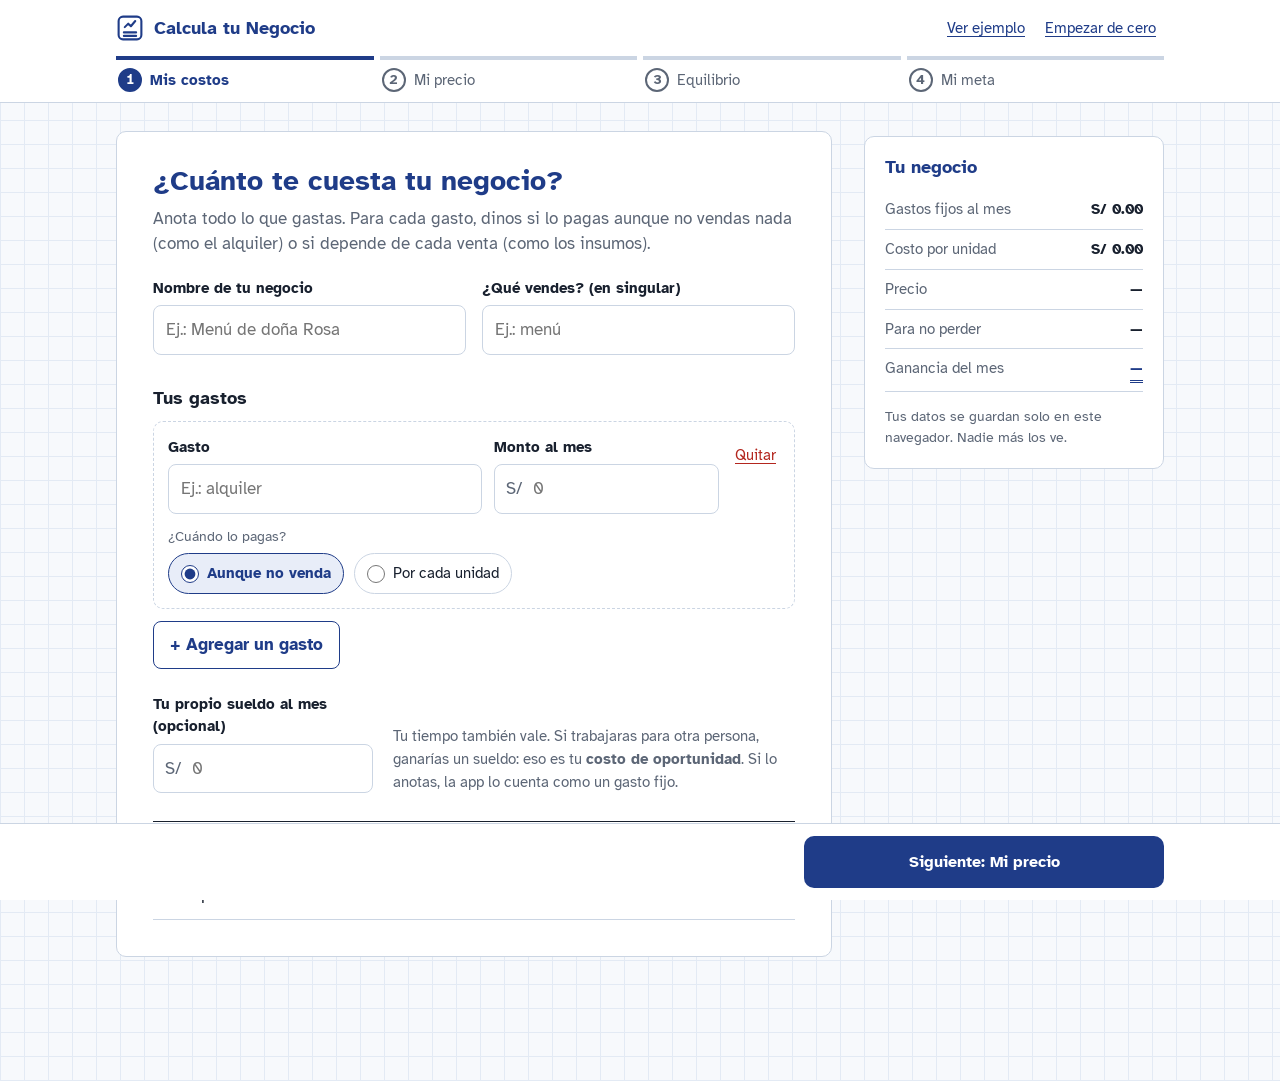
==== index.html @ 46ee58fc "Add files via upload" ====
<!doctype html>
<html lang="es-PE">
<head>
  <meta charset="utf-8">
  <meta name="viewport" content="width=device-width, initial-scale=1">
  <title>Calcula tu Negocio</title>
  <meta name="description" content="Calcula tus costos, tu precio, tu punto de equilibrio y tu meta de ahorro.">
  <link rel="preconnect" href="https://fonts.googleapis.com">
  <link rel="preconnect" href="https://fonts.gstatic.com" crossorigin>
  <link href="https://fonts.googleapis.com/css2?family=Atkinson+Hyperlegible:wght@400;700&display=swap" rel="stylesheet">
  <link rel="stylesheet" href="styles.css">
</head>
<body>
  <header class="top">
    <div class="top-inner">
      <div class="brand">
        <svg class="brand-mark" viewBox="0 0 32 32" aria-hidden="true">
          <rect x="3" y="3" width="26" height="26" rx="5" fill="none" stroke="currentColor" stroke-width="2.4"/>
          <path d="M9 21h14M9 25h14" stroke="currentColor" stroke-width="2.4" stroke-linecap="round"/>
          <path d="M10 15l4-4 3 3 5-6" fill="none" stroke="currentColor" stroke-width="2.4" stroke-linecap="round" stroke-linejoin="round"/>
        </svg>
        <span>Calcula tu Negocio</span>
      </div>
      <div class="top-actions">
        <button type="button" class="link-btn" id="btn-ejemplo">Ver ejemplo</button>
        <button type="button" class="link-btn" id="btn-reiniciar">Empezar de cero</button>
      </div>
    </div>
    <nav class="steps" aria-label="Pasos">
      <ol>
        <li><button type="button" data-go="1"><span class="n">1</span><span class="t">Mis costos</span></button></li>
        <li><button type="button" data-go="2"><span class="n">2</span><span class="t">Mi precio</span></button></li>
        <li><button type="button" data-go="3"><span class="n">3</span><span class="t">Equilibrio</span></button></li>
        <li><button type="button" data-go="4"><span class="n">4</span><span class="t">Mi meta</span></button></li>
      </ol>
    </nav>
  </header>

  <main class="layout">
    <div class="pages">

      <!-- PASO 1 -->
      <section class="page" data-step="1" aria-labelledby="h1">
        <h1 id="h1">¿Cuánto te cuesta tu negocio?</h1>
        <p class="lead">Anota todo lo que gastas. Para cada gasto, dinos si lo pagas aunque no vendas nada (como el alquiler) o si depende de cada venta (como los insumos).</p>

        <div class="row-2">
          <label class="field">
            <span>Nombre de tu negocio</span>
            <input type="text" id="negocio" placeholder="Ej.: Menú de doña Rosa" autocomplete="off">
          </label>
          <label class="field">
            <span>¿Qué vendes? (en singular)</span>
            <input type="text" id="unidad" placeholder="Ej.: menú" autocomplete="off">
          </label>
        </div>

        <h2>Tus gastos</h2>
        <div id="gastos" class="gastos"></div>
        <button type="button" class="ghost-btn" id="btn-add">+ Agregar un gasto</button>

        <div class="sueldo">
          <label class="field">
            <span>Tu propio sueldo al mes (opcional)</span>
            <div class="money"><span>S/</span><input type="number" id="sueldo" min="0" step="any" inputmode="decimal" placeholder="0"></div>
          </label>
          <p class="hint">Tu tiempo también vale. Si trabajaras para otra persona, ganarías un sueldo: eso es tu <strong>costo de oportunidad</strong>. Si lo anotas, la app lo cuenta como un gasto fijo.</p>
        </div>

        <div class="ledger" aria-live="polite">
          <div class="ledger-row"><span>Gastos fijos al mes</span><strong id="r1-cf">S/ 0.00</strong></div>
          <div class="ledger-row"><span id="r1-cvu-label">Costo por cada unidad</span><strong id="r1-cvu">S/ 0.00</strong></div>
        </div>
      </section>

      <!-- PASO 2 -->
      <section class="page" data-step="2" aria-labelledby="h2" hidden>
        <h1 id="h2">¿Tu precio te deja ganancia?</h1>
        <p class="lead">Escribe a cuánto vendes y cuánto vendes normalmente.</p>

        <div class="row-3">
          <label class="field">
            <span id="lbl-precio">Precio de venta</span>
            <div class="money"><span>S/</span><input type="number" id="precio" min="0" step="any" inputmode="decimal" placeholder="0"></div>
          </label>
          <label class="field">
            <span>Ventas por día</span>
            <input type="number" id="ventasDia" min="0" step="any" inputmode="decimal" placeholder="0">
          </label>
          <label class="field">
            <span>Días que trabajas al mes</span>
            <input type="number" id="dias" min="1" max="31" step="1" inputmode="numeric" placeholder="25">
          </label>
        </div>

        <div class="semaforo" id="semaforo" data-estado="vacio">
          <div class="luces" aria-hidden="true"><i class="r"></i><i class="a"></i><i class="v"></i></div>
          <div>
            <p class="sem-titulo" id="sem-titulo">Completa tus datos</p>
            <p class="sem-texto" id="sem-texto">Con tu precio y tus ventas te diremos si tu negocio gana o pierde.</p>
          </div>
        </div>

        <div class="ledger">
          <div class="ledger-row"><span id="r2-margen-l">Te deja cada unidad</span><strong id="r2-margen">—</strong></div>
          <div class="ledger-row"><span>Costo promedio de cada unidad</span><strong id="r2-cme">—</strong></div>
          <div class="ledger-row"><span>Unidades que vendes al mes</span><strong id="r2-q">—</strong></div>
        </div>
        <details class="explica">
          <summary>¿Qué significa esto?</summary>
          <p><strong>Lo que te deja cada unidad</strong> es tu precio menos lo que te cuesta hacerla. Con ese dinero pagas tus gastos fijos. En economía se llama <em>margen de contribución</em>.</p>
          <p><strong>El costo promedio</strong> suma todos tus gastos del mes y los divide entre lo que vendes. Si tu precio está por encima, ganas.</p>
        </details>
      </section>

      <!-- PASO 3 -->
      <section class="page" data-step="3" aria-labelledby="h3" hidden>
        <h1 id="h3">¿Cuánto tienes que vender para no perder?</h1>

        <div class="total" id="eq-box">
          <p class="total-label">Para no perder, vende por lo menos</p>
          <p class="total-num"><span id="eq-dia">—</span></p>
          <p class="total-sub" id="eq-mes">Completa los pasos 1 y 2.</p>
        </div>

        <section class="plano" aria-labelledby="plano-titulo">
          <h2 id="plano-titulo">Lo que cobras y lo que gastas</h2>
          <p class="hint">Cada punto de la línea azul es lo que cobras según cuánto vendas; la gris, lo que gastas. Donde se cruzan no ganas ni pierdes. A la derecha de ese cruce ganas (zona verde) y a la izquierda pierdes (zona roja).</p>

          <div class="plano-bar">
            <div class="seg" role="group" aria-label="Ver las cantidades">
              <button type="button" data-u="dia" aria-pressed="true">Por día</button>
              <button type="button" data-u="mes" aria-pressed="false">Por mes</button>
            </div>
            <div class="zoom" role="group" aria-label="Zoom">
              <button type="button" id="z-in" aria-label="Acercar">+</button>
              <button type="button" id="z-out" aria-label="Alejar">−</button>
              <button type="button" id="z-fit">Ver todo</button>
            </div>
          </div>

          <div class="plano-lienzo">
            <canvas id="plano" tabindex="0" role="img" aria-label="Plano interactivo de ingresos y costos"></canvas>
          </div>
          <ul class="leyenda">
            <li><i class="l-ing"></i>Lo que cobras</li>
            <li><i class="l-cos"></i>Lo que gastas</li>
            <li><i class="l-fij"></i>Solo gastos fijos</li>
          </ul>
          <p class="plano-ayuda">Toca o pasa el mouse sobre el plano para leer los valores. Arrastra para moverte y haz zoom con la rueda del mouse, con dos dedos o con los botones. Con el teclado: flechas para mover el punto y + o − para el zoom.</p>

          <div class="lectura" id="lectura" aria-live="polite"></div>

          <h3 class="tv-titulo">Tabla de valores</h3>
          <p class="hint">Toca una fila para ubicarla en el plano.</p>
          <div class="tabla-scroll">
            <table class="tv" id="tv">
              <thead><tr><th scope="col" id="tv-q">Vendes</th><th scope="col">Cobras</th><th scope="col">Gastas</th><th scope="col">Ganas o pierdes</th></tr></thead>
              <tbody></tbody>
            </table>
          </div>
        </section>

        <div class="ledger">
          <div class="ledger-row"><span>Lo que cobras al mes</span><strong id="r3-it">—</strong></div>
          <div class="ledger-row"><span>Lo que gastas al mes</span><strong id="r3-ct">—</strong></div>
          <div class="ledger-row total-row"><span id="r3-b-l">Tu ganancia del mes</span><strong id="r3-b">—</strong></div>
        </div>

        <h2>¿Y si cambias tu precio?</h2>
        <p class="hint">Si subes tu precio, quizá algunos clientes dejen de comprar. Prueba cuánto ganarías.</p>
        <div class="sim">
          <label class="field">
            <span>Nuevo precio: <output id="sim-p-out">—</output></span>
            <input type="range" id="sim-p" min="0" max="100" step="0.5" value="0">
          </label>
          <label class="field">
            <span>Cambio en tus ventas: <output id="sim-d-out">0 %</output></span>
            <input type="range" id="sim-d" min="-50" max="50" step="1" value="0">
          </label>
          <div class="sim-result" id="sim-result" data-tono="neutro">
            <p id="sim-texto">Mueve las barras para comparar.</p>
          </div>
        </div>
      </section>

      <!-- PASO 4 -->
      <section class="page" data-step="4" aria-labelledby="h4" hidden>
        <h1 id="h4">¿Qué quieres comprar para tu negocio?</h1>
        <p class="lead">Con tu ganancia puedes juntar dinero para algo que haga crecer tu negocio: una cocina, una vitrina, una moto para delivery. Aquí calculas cuánto separar cada mes para comprarlo a tiempo.</p>

        <h2>1. Tu meta</h2>
        <div class="row-3">
          <label class="field">
            <span>Quiero comprar</span>
            <input type="text" id="metaNombre" placeholder="Ej.: una cocina industrial" autocomplete="off">
          </label>
          <label class="field">
            <span>Cuesta</span>
            <div class="money"><span>S/</span><input type="number" id="metaMonto" min="0" step="any" inputmode="decimal" placeholder="0"></div>
          </label>
          <label class="field">
            <span>¿En cuántos meses?</span>
            <input type="number" id="metaMeses" min="1" max="120" step="1" inputmode="numeric" placeholder="12">
          </label>
        </div>
        <p class="hint">Mientras más meses te des, menos tienes que separar cada mes.</p>

        <h2>2. ¿Dónde vas a guardar tu ahorro?</h2>
        <p class="hint">El lugar importa: un banco o una caja te pagan por guardar tu dinero, y ese pago se llama <strong>interés</strong>. Elige una opción; si ya sabes la tasa de tu cuenta, escríbela en «Otra».</p>
        <div class="lugares" role="radiogroup" aria-label="Dónde guardas tu ahorro">
          <label class="lugar"><input type="radio" name="lugar" value="casa">
            <span class="l-nom">En casa o en una alcancía</span>
            <span class="l-tasa">0 % al año</span>
            <span class="l-nota">Tu dinero no crece.</span>
          </label>
          <label class="lugar"><input type="radio" name="lugar" value="banco">
            <span class="l-nom">Cuenta de ahorros en un banco grande</span>
            <span class="l-tasa">1 % al año</span>
            <span class="l-nota">Suelen pagar entre 0.5 % y 2 %.</span>
          </label>
          <label class="lugar"><input type="radio" name="lugar" value="caja">
            <span class="l-nom">Cuenta de ahorros en una caja municipal</span>
            <span class="l-tasa">4 % al año</span>
            <span class="l-nota">Suelen pagar entre 2 % y 5 %.</span>
          </label>
          <label class="lugar"><input type="radio" name="lugar" value="otra">
            <span class="l-nom">Otra tasa</span>
            <span class="l-tasa l-otra"><input type="number" id="metaTasa" min="0" max="30" step="any" inputmode="decimal" placeholder="0" aria-label="Tasa anual en porcentaje"> % al año</span>
            <span class="l-nota">La que te informe tu banco o caja.</span>
          </label>
        </div>

        <details class="explica" open>
          <summary>¿Qué es la tasa de interés de mi ahorro?</summary>
          <p>Es lo que el banco o la caja te paga <strong>cada año</strong> por guardar tu dinero. Por ejemplo, si dejas S/ 100 durante un año al 4 %, terminas con S/ 104: esos S/ 4 son tus intereses.</p>
          <p>En la página web o en la oficina de la entidad aparece como <strong>TREA</strong> (tasa de rendimiento efectivo anual). Ese es el número que debes poner aquí.</p>
          <p>La app reparte esa tasa en meses. Cada mes tus intereses se suman a tu ahorro, y el mes siguiente también ganan intereses. Eso es el <strong>interés compuesto</strong>.</p>
          <p>Guarda tu dinero solo en entidades supervisadas por la SBS: ahí tus ahorros están protegidos por el Fondo de Seguro de Depósitos (hasta S/ 117,200 por persona en cada entidad entre marzo y mayo de 2026; el monto se actualiza cada trimestre).</p>
          <p class="fuente">Tasas de referencia de 2026. Revisa siempre la tasa vigente de tu entidad, porque cambia cada mes.</p>
        </details>

        <h2>3. Tu plan de ahorro</h2>
        <div class="total" id="meta-box">
          <p class="total-label">Separa cada mes</p>
          <p class="total-num"><span id="meta-a">—</span></p>
          <p class="total-sub" id="meta-sub">Completa tu meta.</p>
        </div>

        <div class="barra-meta" id="barra-meta" hidden>
          <div class="bm-track"><div class="bm-tu" id="bm-tu"></div><div class="bm-int" id="bm-int"></div></div>
          <div class="bm-leyenda"><span><i class="bm-c-tu"></i>Lo que pones tú: <strong id="r4-aporte">—</strong></span><span><i class="bm-c-int"></i>Lo que ponen los intereses: <strong id="r4-int">—</strong></span></div>
        </div>

        <div class="ledger">
          <div class="ledger-row"><span>Parte de tu ganancia mensual</span><strong id="r4-pct">—</strong></div>
        </div>
        <p class="hint" id="meta-consejo"></p>

        <h3 class="tv-titulo">¿Cuánto cambia según dónde ahorres?</h3>
        <div class="tabla-scroll">
          <table class="tv" id="comp">
            <thead><tr><th scope="col">Dónde guardas</th><th scope="col">Separas al mes</th><th scope="col">Intereses ganados</th></tr></thead>
            <tbody></tbody>
          </table>
        </div>
        <p class="hint" id="comp-nota"></p>

        <details class="explica">
          <summary>Ver mi ahorro mes por mes</summary>
          <div class="tabla-scroll">
            <table class="tv" id="crono">
              <thead><tr><th scope="col">Mes</th><th scope="col">Depositas</th><th scope="col">Intereses del mes</th><th scope="col">Ahorro acumulado</th></tr></thead>
              <tbody></tbody>
            </table>
          </div>
        </details>
      </section>
    </div>

    <aside class="resumen" aria-label="Resumen de tu negocio">
      <h2 id="res-nombre">Tu negocio</h2>
      <dl>
        <div><dt>Gastos fijos al mes</dt><dd id="s-cf">—</dd></div>
        <div><dt>Costo por unidad</dt><dd id="s-cvu">—</dd></div>
        <div><dt>Precio</dt><dd id="s-p">—</dd></div>
        <div><dt>Para no perder</dt><dd id="s-eq">—</dd></div>
        <div class="s-total"><dt>Ganancia del mes</dt><dd id="s-b">—</dd></div>
      </dl>
      <p class="hint">Tus datos se guardan solo en este navegador. Nadie más los ve.</p>
    </aside>
  </main>

  <footer class="bottom">
    <div class="bottom-inner">
      <button type="button" class="nav-btn back" id="btn-back">Atrás</button>
      <button type="button" class="nav-btn next" id="btn-next">Siguiente: Mi precio</button>
    </div>
  </footer>

  <template id="tpl-gasto">
    <div class="gasto">
      <label class="field g-nombre">
        <span>Gasto</span>
        <input type="text" class="g-n" placeholder="Ej.: alquiler" autocomplete="off">
      </label>
      <label class="field g-monto">
        <span class="g-monto-l">Monto al mes</span>
        <div class="money"><span>S/</span><input type="number" class="g-m" min="0" step="any" inputmode="decimal" placeholder="0"></div>
      </label>
      <fieldset class="g-tipo">
        <legend>¿Cuándo lo pagas?</legend>
        <label><input type="radio" value="fijo" checked> Aunque no venda</label>
        <label><input type="radio" value="variable"> <span class="g-por">Por cada unidad</span></label>
      </fieldset>
      <button type="button" class="g-del" aria-label="Quitar este gasto">Quitar</button>
    </div>
  </template>

  <script src="app.js"></script>
</body>
</html>
---- styles.css ----
/* Calcula tu Negocio
   Idea visual: el cuaderno cuadriculado de cuentas, escrito con lapicero azul.
   Los totales llevan doble subrayado, como en contabilidad. */

:root {
  --papel: #F7F9FC;
  --cuadro: #E3EAF4;
  --tinta: #1F3C88;
  --tinta-suave: #E8EDF8;
  --texto: #18202E;
  --gris: #5C6676;
  --linea: #CBD5E3;
  --rojo: #B3261E;
  --rojo-suave: #FBE9E7;
  --ambar: #9A6400;
  --ambar-luz: #F2B51C;
  --ambar-suave: #FFF4D6;
  --verde: #2F7D32;
  --verde-suave: #E6F3E6;
  --blanco: #FFFFFF;
  --radio: 10px;
  --font: "Atkinson Hyperlegible", system-ui, -apple-system, "Segoe UI", Roboto, sans-serif;
}

* { box-sizing: border-box; }

html { -webkit-text-size-adjust: 100%; }

body {
  margin: 0;
  font-family: var(--font);
  font-size: 17px;
  line-height: 1.5;
  color: var(--texto);
  background-color: var(--papel);
  background-image:
    linear-gradient(var(--cuadro) 1px, transparent 1px),
    linear-gradient(90deg, var(--cuadro) 1px, transparent 1px);
  background-size: 24px 24px;
  font-variant-numeric: tabular-nums;
  padding-bottom: 96px;
}

h1, h2 { line-height: 1.2; margin: 0; }
h1 { font-size: 1.75rem; color: var(--tinta); margin-bottom: 0.5rem; }
h2 { font-size: 1.15rem; margin: 2rem 0 0.75rem; }
p { margin: 0 0 1rem; }
.lead { color: var(--gris); max-width: 62ch; }
.hint { color: var(--gris); font-size: 0.95rem; max-width: 62ch; }

button { font: inherit; cursor: pointer; }
:focus-visible { outline: 3px solid var(--tinta); outline-offset: 2px; border-radius: 4px; }

/* ---------- Cabecera ---------- */
.top {
  background: var(--blanco);
  border-bottom: 1px solid var(--linea);
  position: sticky;
  top: 0;
  z-index: 10;
}
.top-inner, .steps ol, .bottom-inner {
  max-width: 1080px;
  margin: 0 auto;
  padding: 0 16px;
}
.top-inner {
  display: flex;
  align-items: center;
  justify-content: space-between;
  gap: 12px;
  min-height: 56px;
}
.brand {
  display: flex;
  align-items: center;
  gap: 10px;
  font-weight: 700;
  font-size: 1.1rem;
  color: var(--tinta);
}
.brand-mark { width: 28px; height: 28px; color: var(--tinta); flex: none; }
.top-actions { display: flex; gap: 4px; flex-wrap: wrap; justify-content: flex-end; }
.link-btn {
  background: none;
  border: none;
  color: var(--tinta);
  text-decoration: underline;
  text-underline-offset: 3px;
  padding: 6px 8px;
  font-size: 0.95rem;
}

.steps ol {
  list-style: none;
  display: grid;
  grid-template-columns: repeat(4, 1fr);
  gap: 6px;
  padding-bottom: 10px;
  margin-top: 0;
  margin-bottom: 0;
}
.steps button {
  width: 100%;
  display: flex;
  align-items: center;
  gap: 8px;
  background: none;
  border: none;
  border-top: 4px solid var(--linea);
  padding: 8px 2px 0;
  color: var(--gris);
  text-align: left;
}
.steps .n {
  display: inline-grid;
  place-items: center;
  width: 24px; height: 24px;
  border-radius: 50%;
  border: 2px solid currentColor;
  font-size: 0.85rem;
  font-weight: 700;
  flex: none;
}
.steps .t { font-size: 0.92rem; }
.steps button.done { color: var(--tinta); border-top-color: var(--tinta); }
.steps button[aria-current="step"] { color: var(--tinta); border-top-color: var(--tinta); font-weight: 700; }
.steps button[aria-current="step"] .n { background: var(--tinta); color: var(--blanco); border-color: var(--tinta); }

/* ---------- Distribución ---------- */
.layout {
  max-width: 1080px;
  margin: 0 auto;
  padding: 28px 16px;
  display: grid;
  grid-template-columns: minmax(0, 1fr);
  gap: 32px;
}
@media (min-width: 900px) {
  .layout { grid-template-columns: minmax(0, 1fr) 300px; align-items: start; }
}

.page {
  background: var(--blanco);
  border: 1px solid var(--linea);
  border-radius: var(--radio);
  padding: 24px 20px 28px;
}
@media (min-width: 600px) { .page { padding: 32px 36px 36px; } }

/* ---------- Campos ---------- */
.field { display: flex; flex-direction: column; gap: 6px; min-width: 0; }
.field > span { font-size: 0.95rem; font-weight: 700; }
input[type="text"], input[type="number"] {
  font: inherit;
  font-size: 1.05rem;
  width: 100%;
  padding: 11px 12px;
  border: 1.5px solid var(--linea);
  border-radius: 8px;
  background: var(--blanco);
  color: var(--texto);
  min-height: 48px;
}
input:focus { border-color: var(--tinta); outline: none; box-shadow: 0 0 0 3px var(--tinta-suave); }
.money { position: relative; }
.money > span {
  position: absolute; left: 12px; top: 50%; transform: translateY(-50%);
  color: var(--gris); pointer-events: none;
}
.money input { padding-left: 38px; }

.row-2, .row-3 { display: grid; gap: 16px; grid-template-columns: 1fr; margin-top: 20px; }
@media (min-width: 600px) {
  .row-2 { grid-template-columns: 1fr 1fr; }
  .row-3 { grid-template-columns: 1fr 1fr 1fr; }
}

/* ---------- Gastos ---------- */
.gastos { display: flex; flex-direction: column; gap: 12px; }
.gasto {
  display: grid;
  grid-template-columns: 1fr 1fr;
  gap: 12px;
  padding: 14px;
  border: 1.5px dashed var(--linea);
  border-radius: var(--radio);
}
.g-nombre { grid-column: 1 / -1; }
.g-monto { grid-column: 1 / -1; }
.g-tipo { grid-column: 1 / -1; }
@media (min-width: 600px) {
  .gasto { grid-template-columns: 1.4fr 1fr auto; align-items: end; }
  .g-nombre { grid-column: 1; }
  .g-monto { grid-column: 2; }
  .g-del { grid-column: 3; grid-row: 1; }
  .g-tipo { grid-column: 1 / -1; }
}
.g-tipo { border: none; margin: 0; padding: 0; display: flex; flex-wrap: wrap; gap: 8px 10px; align-items: center; }
.g-tipo legend { font-size: 0.9rem; color: var(--gris); padding: 0; margin-bottom: 6px; width: 100%; }
.g-tipo label {
  display: inline-flex; align-items: center; gap: 8px;
  padding: 8px 12px;
  border: 1.5px solid var(--linea);
  border-radius: 999px;
  font-size: 0.95rem;
  cursor: pointer;
  min-height: 40px;
}
.g-tipo input { accent-color: var(--tinta); width: 18px; height: 18px; margin: 0; }
.g-tipo label:has(input:checked) { border-color: var(--tinta); background: var(--tinta-suave); color: var(--tinta); font-weight: 700; }
.g-del {
  background: none; border: none; color: var(--rojo);
  text-decoration: underline; text-underline-offset: 3px;
  padding: 8px 4px; justify-self: end; align-self: start;
  font-size: 0.92rem;
}
.ghost-btn {
  margin-top: 12px;
  background: none;
  border: 1.5px solid var(--tinta);
  color: var(--tinta);
  border-radius: 8px;
  padding: 10px 16px;
  font-weight: 700;
  min-height: 44px;
}
.sueldo { margin-top: 24px; display: grid; gap: 8px; }
@media (min-width: 600px) { .sueldo { grid-template-columns: 220px 1fr; gap: 20px; align-items: end; } .sueldo .hint { margin: 0; } }

/* ---------- Cuaderno de resultados ---------- */
.ledger {
  margin-top: 28px;
  border-top: 1.5px solid var(--texto);
}
.ledger-row {
  display: flex; justify-content: space-between; align-items: baseline; gap: 16px;
  padding: 10px 0;
  border-bottom: 1px solid var(--linea);
}
.ledger-row strong { color: var(--tinta); font-size: 1.15rem; white-space: nowrap; }
.total-row strong {
  font-size: 1.35rem;
  border-bottom: 4px double var(--tinta);
  padding-bottom: 2px;
}
.total-row.neg strong { color: var(--rojo); border-bottom-color: var(--rojo); }

/* Lo memorable: el total escrito en tinta y con doble subrayado */
.total { margin: 24px 0 8px; }
.total-label { margin: 0; font-weight: 700; color: var(--gris); }
.total-num {
  margin: 4px 0 6px;
  font-size: clamp(2.4rem, 8vw, 3.6rem);
  font-weight: 700;
  color: var(--tinta);
  line-height: 1.1;
}
.total-num span {
  display: inline-block;
  border-bottom: 6px double var(--tinta);
  padding-bottom: 4px;
}
.total-sub { color: var(--gris); margin: 0; }
.total.neg .total-num { color: var(--rojo); }
.total.neg .total-num span { border-bottom-color: var(--rojo); }

/* ---------- Semáforo ---------- */
.semaforo {
  margin-top: 28px;
  display: flex; gap: 18px; align-items: center;
  padding: 18px;
  border-radius: var(--radio);
  border: 1.5px solid var(--linea);
  background: var(--papel);
}
.luces {
  display: flex; flex-direction: column; gap: 6px;
  padding: 8px 7px;
  background: var(--texto);
  border-radius: 14px;
  flex: none;
}
.luces i { display: block; width: 20px; height: 20px; border-radius: 50%; opacity: 0.22; }
.luces .r { background: #E5534B; }
.luces .a { background: var(--ambar-luz); }
.luces .v { background: #3FAE4A; }
.sem-titulo { font-weight: 700; font-size: 1.2rem; margin: 0 0 4px; }
.sem-texto { margin: 0; color: var(--texto); }
.semaforo[data-estado="rojo"] { background: var(--rojo-suave); border-color: var(--rojo); }
.semaforo[data-estado="rojo"] .r { opacity: 1; box-shadow: 0 0 10px #E5534B; }
.semaforo[data-estado="rojo"] .sem-titulo { color: var(--rojo); }
.semaforo[data-estado="amarillo"] { background: var(--ambar-suave); border-color: var(--ambar-luz); }
.semaforo[data-estado="amarillo"] .a { opacity: 1; box-shadow: 0 0 10px var(--ambar-luz); }
.semaforo[data-estado="amarillo"] .sem-titulo { color: var(--ambar); }
.semaforo[data-estado="verde"] { background: var(--verde-suave); border-color: var(--verde); }
.semaforo[data-estado="verde"] .v { opacity: 1; box-shadow: 0 0 10px #3FAE4A; }
.semaforo[data-estado="verde"] .sem-titulo { color: var(--verde); }

.explica { margin-top: 20px; color: var(--gris); }
.explica summary { cursor: pointer; color: var(--tinta); font-weight: 700; }
.explica p { margin: 10px 0 0; max-width: 62ch; }

/* ---------- Plano interactivo ---------- */
.plano { margin-top: 28px; }
.plano h2 { margin-top: 0; }
h3.tv-titulo { font-size: 1.05rem; margin: 24px 0 4px; }
.plano-bar { display: flex; justify-content: space-between; align-items: center; gap: 12px; flex-wrap: wrap; margin: 12px 0 10px; }
.seg, .zoom { display: inline-flex; border: 1.5px solid var(--linea); border-radius: 10px; overflow: hidden; background: var(--blanco); }
.seg button, .zoom button {
  border: none; background: none; min-height: 40px; min-width: 44px; padding: 0 14px;
  color: var(--texto); font-weight: 700; font-size: 0.95rem;
}
.seg button + button, .zoom button + button { border-left: 1.5px solid var(--linea); }
.seg button[aria-pressed="true"] { background: var(--tinta); color: var(--blanco); }
.zoom button { font-size: 1.1rem; }
.zoom #z-fit { font-size: 0.95rem; }
.plano-lienzo { border: 1.5px solid var(--linea); border-radius: var(--radio); overflow: hidden; background: var(--blanco); }
#plano { display: block; width: 100%; height: 380px; touch-action: none; cursor: crosshair; }
#plano.moviendo { cursor: grabbing; }
.leyenda { list-style: none; padding: 0; margin: 10px 0 0; display: flex; flex-wrap: wrap; gap: 6px 18px; font-size: 0.92rem; }
.leyenda li { display: inline-flex; align-items: center; gap: 8px; }
.leyenda i { display: inline-block; width: 26px; height: 0; border-top: 3px solid; }
.leyenda .l-ing { border-color: var(--tinta); }
.leyenda .l-cos { border-color: var(--gris); }
.leyenda .l-fij { border-top: 2px dashed var(--gris); }
.plano-ayuda { font-size: 0.88rem; color: var(--gris); margin: 8px 0 0; max-width: 70ch; }

.lectura { margin-top: 14px; padding: 14px 16px; border-radius: var(--radio); background: var(--papel); border: 1.5px solid var(--linea); min-height: 64px; }
.lectura:empty { display: none; }
.lec-q { margin: 0 0 8px; }
.lectura dl { margin: 0; display: grid; grid-template-columns: repeat(3, minmax(0, 1fr)); gap: 8px; }
.lectura dt { font-size: 0.85rem; color: var(--gris); }
.lectura dd { margin: 0; font-weight: 700; font-size: 1.1rem; }
.c-ing { color: var(--tinta); }
.c-cos { color: var(--gris); }
.c-gan { color: var(--verde); }
.c-per { color: var(--rojo); }

.tabla-scroll { overflow-x: auto; margin-top: 8px; border: 1.5px solid var(--linea); border-radius: var(--radio); }
table.tv { width: 100%; border-collapse: collapse; font-size: 0.95rem; background: var(--blanco); }
.tv th, .tv td { padding: 9px 12px; text-align: right; white-space: nowrap; border-bottom: 1px solid var(--linea); }
.tv thead th { background: var(--tinta-suave); color: var(--tinta); font-size: 0.88rem; position: sticky; top: 0; }
.tv th[scope="row"], .tv thead th:first-child { text-align: left; }
.tv tbody tr:last-child th, .tv tbody tr:last-child td { border-bottom: none; }
#tv tbody tr { cursor: pointer; }
#tv tbody tr:hover { background: var(--papel); }
.tv tr.marcada th { font-weight: 700; }
.tv tr.actual { background: var(--tinta-suave); }
.tv tr.actual:hover { background: var(--tinta-suave); }
.tv .nota { display: inline-block; margin-left: 6px; padding: 1px 8px; border-radius: 999px; background: var(--texto); color: var(--blanco); font-size: 0.75rem; font-weight: 700; vertical-align: 1px; }
#comp .nota, #crono .nota { background: var(--tinta-suave); color: var(--tinta); }

/* ---------- Meta: dónde ahorras ---------- */
.lugares { display: grid; gap: 10px; grid-template-columns: 1fr; margin-top: 4px; }
@media (min-width: 600px) { .lugares { grid-template-columns: 1fr 1fr; } }
.lugar {
  display: grid; grid-template-columns: auto 1fr; grid-template-areas: "rb nom" "rb tasa" "rb nota";
  column-gap: 12px; row-gap: 2px;
  padding: 14px; border: 1.5px solid var(--linea); border-radius: var(--radio); cursor: pointer; background: var(--blanco);
}
.lugar > input[type="radio"] { grid-area: rb; width: 20px; height: 20px; margin: 2px 0 0; accent-color: var(--tinta); }
.l-nom { grid-area: nom; font-weight: 700; }
.l-tasa { grid-area: tasa; color: var(--tinta); font-weight: 700; font-size: 1.15rem; display: inline-flex; align-items: center; gap: 6px; }
.l-nota { grid-area: nota; color: var(--gris); font-size: 0.9rem; }
.lugar:has(> input:checked) { border-color: var(--tinta); background: var(--tinta-suave); }
.l-otra input { width: 90px; min-height: 40px; padding: 6px 10px; }
.fuente { font-size: 0.85rem; }

.barra-meta { margin: 18px 0 0; }
.bm-track { display: flex; height: 22px; border-radius: 6px; overflow: hidden; background: var(--cuadro); }
.bm-tu { background: var(--tinta); }
.bm-int { background: var(--verde); }
.bm-leyenda { display: flex; flex-wrap: wrap; gap: 6px 20px; margin-top: 8px; font-size: 0.95rem; }
.bm-leyenda i { display: inline-block; width: 12px; height: 12px; border-radius: 3px; margin-right: 6px; vertical-align: -1px; }
.bm-c-tu { background: var(--tinta); }
.bm-c-int { background: var(--verde); }

/* ---------- Simulador ---------- */
.sim { display: grid; gap: 18px; }
input[type="range"] { width: 100%; accent-color: var(--tinta); height: 32px; }
output { color: var(--tinta); font-weight: 700; }
.sim-result {
  border-radius: var(--radio);
  padding: 14px 16px;
  border: 1.5px solid var(--linea);
  background: var(--papel);
}
.sim-result p { margin: 0; }
.sim-result p + p { margin-top: 6px; color: var(--gris); font-size: 0.95rem; }
.sim-result[data-tono="mejor"] { border-color: var(--verde); background: var(--verde-suave); }
.sim-result[data-tono="peor"] { border-color: var(--rojo); background: var(--rojo-suave); }

/* ---------- Resumen lateral ---------- */
.resumen {
  background: var(--blanco);
  border: 1px solid var(--linea);
  border-radius: var(--radio);
  padding: 20px;
}
@media (min-width: 900px) { .resumen { position: sticky; top: 136px; } }
.resumen h2 { margin: 0 0 12px; color: var(--tinta); font-size: 1.1rem; }
.resumen dl { margin: 0 0 14px; }
.resumen dl > div {
  display: flex; justify-content: space-between; gap: 12px;
  padding: 8px 0; border-bottom: 1px solid var(--linea);
  font-size: 0.95rem;
}
.resumen dt { color: var(--gris); }
.resumen dd { margin: 0; font-weight: 700; text-align: right; }
.resumen .s-total dd { color: var(--tinta); border-bottom: 3px double var(--tinta); }
.resumen .s-total.neg dd { color: var(--rojo); border-bottom-color: var(--rojo); }
.resumen .hint { margin: 0; font-size: 0.88rem; }

/* ---------- Navegación inferior ---------- */
.bottom {
  position: fixed; left: 0; right: 0; bottom: 0;
  background: var(--blanco);
  border-top: 1px solid var(--linea);
  z-index: 10;
}
.bottom-inner { display: flex; justify-content: space-between; gap: 12px; padding-top: 12px; padding-bottom: 12px; }
.nav-btn {
  min-height: 52px;
  padding: 0 20px;
  border-radius: 10px;
  font-weight: 700;
  font-size: 1.02rem;
}
.nav-btn.back { background: none; border: 1.5px solid var(--linea); color: var(--texto); }
.nav-btn.next { background: var(--tinta); border: none; color: var(--blanco); flex: 1; max-width: 360px; margin-left: auto; }
.nav-btn[disabled] { visibility: hidden; }

@media (max-width: 480px) {
  #plano { height: 320px; }
  .lectura dl { grid-template-columns: 1fr; }
  .lectura dl > div { display: flex; justify-content: space-between; }
  .tv th, .tv td { padding: 8px 8px; font-size: 0.88rem; }
}
@media (max-width: 420px) {
  .brand { font-size: 1rem; white-space: nowrap; }
  .top-actions { flex-direction: column; align-items: flex-end; gap: 0; }
  .link-btn { padding: 2px 4px; font-size: 0.88rem; }
  .steps .t { font-size: 0.78rem; }
  .steps button { flex-direction: column; align-items: flex-start; gap: 4px; }
  h1 { font-size: 1.5rem; }
}

@media (prefers-reduced-motion: no-preference) {
  .page.enter { animation: entrar 0.22s ease-out; }
  @keyframes entrar { from { opacity: 0; transform: translateX(12px); } to { opacity: 1; transform: none; } }
}
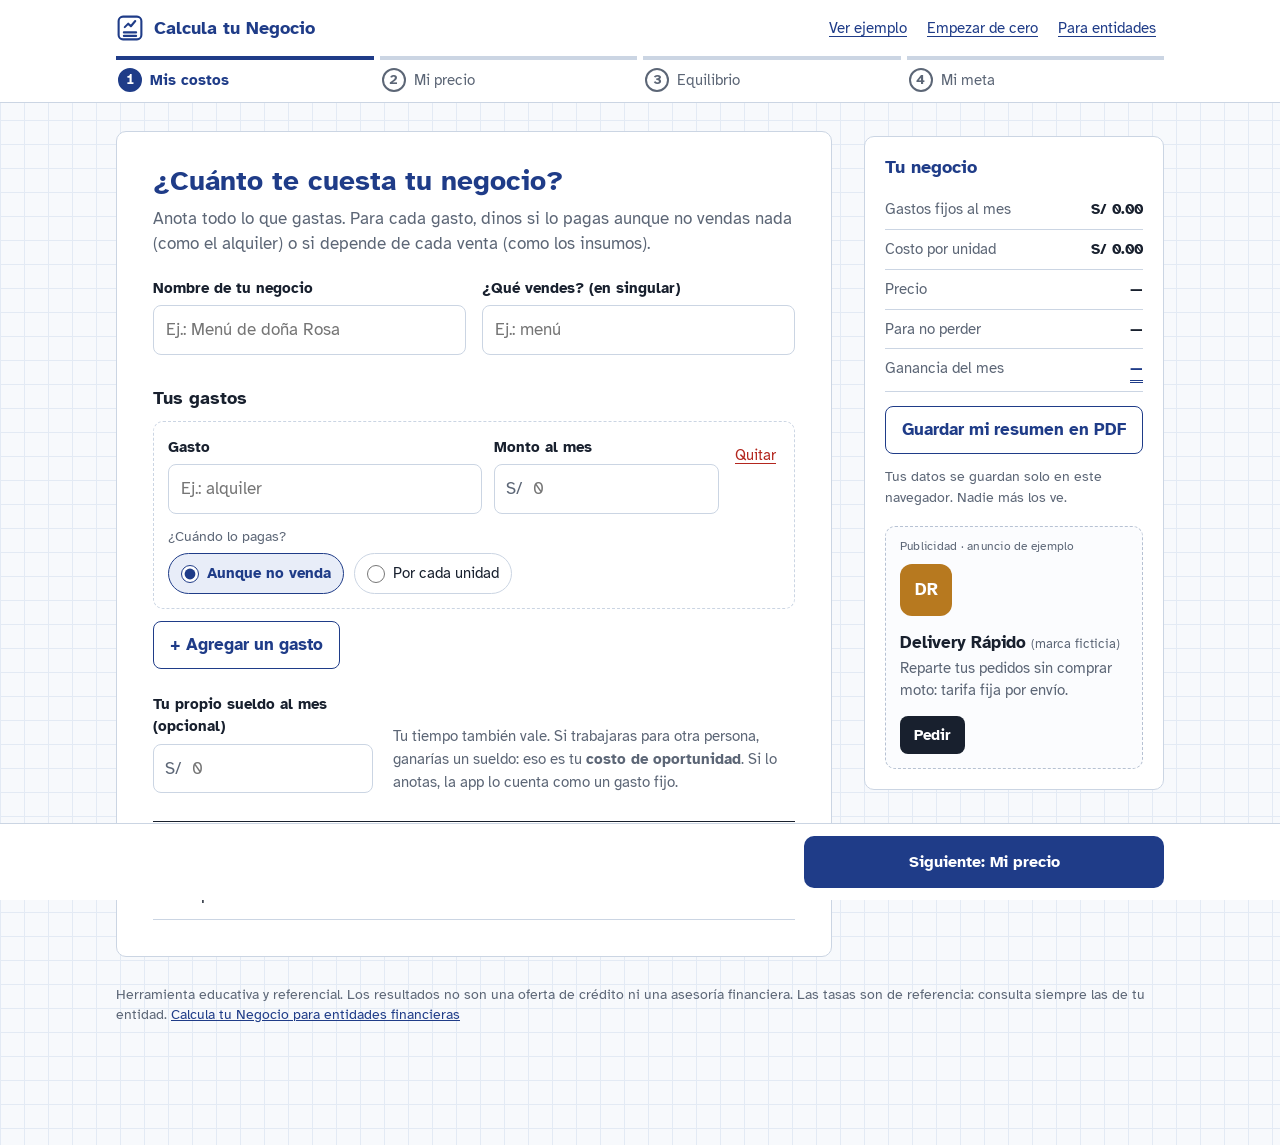
==== commit 664f0c00: "Add files via upload" ====
--- a/index.html
+++ b/index.html
@@ -20,10 +20,12 @@
           <path d="M10 15l4-4 3 3 5-6" fill="none" stroke="currentColor" stroke-width="2.4" stroke-linecap="round" stroke-linejoin="round"/>
         </svg>
         <span>Calcula tu Negocio</span>
+        <span class="ofrecido" id="ofrecido" hidden></span>
       </div>
       <div class="top-actions">
         <button type="button" class="link-btn" id="btn-ejemplo">Ver ejemplo</button>
         <button type="button" class="link-btn" id="btn-reiniciar">Empezar de cero</button>
+        <a class="link-btn" id="lnk-entidades" href="entidades.html">Para entidades</a>
       </div>
     </div>
     <nav class="steps" aria-label="Pasos">
@@ -111,6 +113,18 @@
           <p><strong>Lo que te deja cada unidad</strong> es tu precio menos lo que te cuesta hacerla. Con ese dinero pagas tus gastos fijos. En economía se llama <em>margen de contribución</em>.</p>
           <p><strong>El costo promedio</strong> suma todos tus gastos del mes y los divide entre lo que vendes. Si tu precio está por encima, ganas.</p>
         </details>
+
+        <aside class="anuncio" data-anuncio="insumos" aria-label="Publicidad">
+          <p class="ad-etq">Publicidad · anuncio de ejemplo</p>
+          <div class="ad-cuerpo">
+            <div class="ad-logo" aria-hidden="true">EG</div>
+            <div>
+              <p class="ad-tit">Distribuidora El Granero <span class="ad-ficticia">(marca ficticia)</span></p>
+              <p class="ad-txt">Compra tus insumos al por mayor y baja tu costo por unidad. Delivery a tu negocio.</p>
+            </div>
+            <span class="ad-cta">Ver precios</span>
+          </div>
+        </aside>
       </section>
 
       <!-- PASO 3 -->
@@ -124,7 +138,16 @@
         </div>
 
         <section class="plano" aria-labelledby="plano-titulo">
-          <h2 id="plano-titulo">Lo que cobras y lo que gastas</h2>
+          <h2 id="plano-titulo" class="plano-h">
+            <button type="button" class="desplegar" id="btn-plano" aria-expanded="false" aria-controls="plano-panel">
+              <span class="d-txt">
+                <span class="d-tit">Gráfico de ingresos y costos</span>
+                <span class="d-sub" id="btn-plano-sub">Toca para ver el gráfico interactivo y la tabla de valores</span>
+              </span>
+              <svg class="d-flecha" viewBox="0 0 24 24" aria-hidden="true"><path d="M6 9l6 6 6-6" fill="none" stroke="currentColor" stroke-width="2.4" stroke-linecap="round" stroke-linejoin="round"/></svg>
+            </button>
+          </h2>
+          <div id="plano-panel" class="plano-panel" hidden>
           <p class="hint">Cada punto de la línea azul es lo que cobras según cuánto vendas; la gris, lo que gastas. Donde se cruzan no ganas ni pierdes. A la derecha de ese cruce ganas (zona verde) y a la izquierda pierdes (zona roja).</p>
 
           <div class="plano-bar">
@@ -159,6 +182,7 @@
               <tbody></tbody>
             </table>
           </div>
+          </div>
         </section>
 
         <div class="ledger">
@@ -182,6 +206,17 @@
             <p id="sim-texto">Mueve las barras para comparar.</p>
           </div>
         </div>
+
+        <aside class="anuncio banner" data-anuncio="banner" aria-label="Publicidad">
+          <p class="ad-etq">Publicidad · espacio disponible</p>
+          <div class="ad-cuerpo">
+            <div>
+              <p class="ad-tit">Tu marca aquí</p>
+              <p class="ad-txt">Llega a emprendedores justo cuando están calculando su precio y sus ventas.</p>
+            </div>
+            <a class="ad-cta" href="entidades.html#anuncios">Anúnciate</a>
+          </div>
+        </aside>
       </section>
 
       <!-- PASO 4 -->
@@ -265,6 +300,63 @@
           </table>
         </div>
         <p class="hint" id="comp-nota"></p>
+
+        <h2>4. ¿Y si lo compras ahora con un crédito?</h2>
+        <p class="hint">En vez de ahorrar, puedes comprarlo hoy con un préstamo y pagarlo en cuotas. Compara cuánto te costaría y si tu negocio puede pagar la cuota.</p>
+        <div class="row-2">
+          <label class="field">
+            <span>Tasa del crédito al año (TCEA %)</span>
+            <input type="number" id="credTasa" min="0" max="200" step="any" inputmode="decimal" placeholder="50">
+          </label>
+          <label class="field">
+            <span>Plazo del crédito (meses)</span>
+            <input type="number" id="credMeses" min="1" max="120" step="1" inputmode="numeric" placeholder="12">
+          </label>
+        </div>
+        <details class="explica">
+          <summary>¿Qué tasa pongo?</summary>
+          <p>La <strong>TCEA</strong> (tasa de costo efectivo anual) es lo que realmente te cuesta un crédito al año: incluye los intereses, las comisiones y los seguros. Pídela siempre antes de firmar y compárala entre entidades.</p>
+          <p>Como referencia, según datos de la SBS publicados en septiembre de 2026, los créditos a microempresas tenían tasas anuales de entre 25 % y 96 %, según la entidad. En las cajas municipales iban de 37 % a 63 %.</p>
+        </details>
+
+        <div class="credito" id="credito" data-estado="vacio">
+          <div class="cred-cifras">
+            <div><span>Cuota al mes</span><strong id="c-cuota">—</strong></div>
+            <div><span>Pagas en total</span><strong id="c-total">—</strong></div>
+            <div><span>Intereses del crédito</span><strong id="c-int">—</strong></div>
+          </div>
+          <div class="cred-cap">
+            <div class="luces" aria-hidden="true"><i class="r"></i><i class="a"></i><i class="v"></i></div>
+            <div>
+              <p class="sem-titulo" id="c-cap-t">Capacidad de pago</p>
+              <p class="sem-texto" id="c-cap-x">Completa tu meta y los pasos 1 y 2.</p>
+            </div>
+          </div>
+          <p class="hint" id="c-comp"></p>
+        </div>
+
+        <div class="cta-ent" id="cta-ent">
+          <div>
+            <p class="cta-tit" id="cta-tit">¿Quieres asesoría para financiar tu negocio?</p>
+            <p class="cta-txt" id="cta-txt">Lleva tus números a una entidad financiera: ya sabes tu ganancia, tu punto de equilibrio y cuánto puedes pagar al mes.</p>
+          </div>
+          <div class="cta-btns">
+            <button type="button" class="nav-btn next" id="btn-contacto">Quiero que me contacten</button>
+            <button type="button" class="ghost-btn" id="btn-imprimir2">Guardar mi resumen en PDF</button>
+          </div>
+        </div>
+
+        <aside class="anuncio" data-anuncio="financiero" aria-label="Publicidad">
+          <p class="ad-etq">Publicidad · anuncio de ejemplo</p>
+          <div class="ad-cuerpo">
+            <div class="ad-logo verde" aria-hidden="true">CA</div>
+            <div>
+              <p class="ad-tit">Cuenta Ahorro Negocio <span class="ad-ficticia">(producto ficticio)</span></p>
+              <p class="ad-txt">Espacio para que un banco o una caja muestre su cuenta de ahorro o su crédito para emprendedores.</p>
+            </div>
+            <span class="ad-cta">Conocer más</span>
+          </div>
+        </aside>
 
         <details class="explica">
           <summary>Ver mi ahorro mes por mes</summary>
@@ -287,9 +379,45 @@
         <div><dt>Para no perder</dt><dd id="s-eq">—</dd></div>
         <div class="s-total"><dt>Ganancia del mes</dt><dd id="s-b">—</dd></div>
       </dl>
+      <button type="button" class="ghost-btn ancho" id="btn-imprimir">Guardar mi resumen en PDF</button>
       <p class="hint">Tus datos se guardan solo en este navegador. Nadie más los ve.</p>
+      <aside class="anuncio lateral" data-anuncio="lateral" aria-label="Publicidad">
+        <p class="ad-etq">Publicidad · anuncio de ejemplo</p>
+        <div class="ad-cuerpo">
+          <div class="ad-logo ambar" aria-hidden="true">DR</div>
+          <div>
+            <p class="ad-tit">Delivery Rápido <span class="ad-ficticia">(marca ficticia)</span></p>
+            <p class="ad-txt">Reparte tus pedidos sin comprar moto: tarifa fija por envío.</p>
+          </div>
+          <span class="ad-cta">Pedir</span>
+        </div>
+      </aside>
     </aside>
   </main>
+
+  <p class="aviso-legal">Herramienta educativa y referencial. Los resultados no son una oferta de crédito ni una asesoría financiera. Las tasas son de referencia: consulta siempre las de tu entidad. <a href="entidades.html">Calcula tu Negocio para entidades financieras</a></p>
+
+  <section id="reporte" class="reporte" aria-hidden="true"></section>
+
+  <dialog id="dlg-contacto" class="dialogo" aria-labelledby="dlg-tit">
+    <form method="dialog" id="form-contacto">
+      <h2 id="dlg-tit">Solicitar asesoría</h2>
+      <p class="hint" id="dlg-intro">Déjanos tus datos y una entidad financiera te contactará con tu resumen ya calculado.</p>
+      <label class="field"><span>Tu nombre</span><input type="text" id="c-nombre" autocomplete="name" required></label>
+      <label class="field"><span>Celular</span><input type="tel" id="c-cel" inputmode="tel" autocomplete="tel" pattern="[0-9 ]{9,12}" required></label>
+      <label class="consent"><input type="checkbox" id="c-ok" required> <span id="c-ok-txt">Autorizo el uso de mis datos y de mi resumen para que me contacten con información sobre productos financieros, según la Ley N.° 29733 de Protección de Datos Personales.</span></label>
+      <p class="demo-nota">Versión de demostración: los datos no se envían ni se guardan.</p>
+      <div class="dlg-btns">
+        <button type="button" class="nav-btn back" id="dlg-cancelar">Cancelar</button>
+        <button type="submit" class="nav-btn next" value="ok">Enviar solicitud</button>
+      </div>
+    </form>
+    <div id="dlg-ok" class="dlg-ok" hidden>
+      <h2>Solicitud lista</h2>
+      <p id="dlg-ok-txt">En la versión para entidades, tu solicitud y tu resumen llegarían a la entidad para que te contacten. En esta demostración no se envió nada.</p>
+      <div class="dlg-btns"><button type="button" class="nav-btn next" id="dlg-cerrar">Cerrar</button></div>
+    </div>
+  </dialog>
 
   <footer class="bottom">
     <div class="bottom-inner">
--- a/styles.css
+++ b/styles.css
@@ -23,6 +23,7 @@
 }
 
 * { box-sizing: border-box; }
+[hidden] { display: none !important; }
 
 html { -webkit-text-size-adjust: 100%; }
 
@@ -450,3 +451,122 @@
   .page.enter { animation: entrar 0.22s ease-out; }
   @keyframes entrar { from { opacity: 0; transform: translateX(12px); } to { opacity: 1; transform: none; } }
 }
+
+/* ======================= v3 ======================= */
+
+/* ---------- Marca blanca ---------- */
+.ofrecido {
+  font-size: 0.8rem; font-weight: 700; color: var(--tinta);
+  background: var(--tinta-suave); border-radius: 999px; padding: 3px 10px; margin-left: 4px;
+}
+a.link-btn { display: inline-block; }
+
+/* ---------- Gráfico plegable ---------- */
+.plano-h { margin: 0; }
+.desplegar {
+  width: 100%; display: flex; align-items: center; justify-content: space-between; gap: 16px;
+  text-align: left; background: var(--tinta-suave); color: var(--tinta);
+  border: 1.5px solid var(--tinta); border-radius: var(--radio); padding: 14px 18px; min-height: 64px;
+}
+.desplegar:hover { background: #DCE4F3; }
+.d-txt { display: flex; flex-direction: column; gap: 2px; }
+.d-tit { font-size: 1.1rem; font-weight: 700; }
+.d-sub { font-size: 0.9rem; font-weight: 400; color: var(--gris); }
+.d-flecha { width: 26px; height: 26px; flex: none; transition: transform 0.2s ease; }
+.desplegar[aria-expanded="true"] .d-flecha { transform: rotate(180deg); }
+.plano-panel { padding-top: 14px; }
+@media (prefers-reduced-motion: reduce) { .d-flecha { transition: none; } }
+
+/* ---------- Espacios publicitarios (boceto) ---------- */
+.anuncio {
+  margin-top: 28px; border: 1.5px dashed #B7C2D3; border-radius: var(--radio);
+  background: #FBFCFE; padding: 10px 14px 14px;
+}
+.sin-anuncios .anuncio { display: none; }
+.ad-etq { margin: 0 0 8px; font-size: 0.78rem; color: var(--gris); letter-spacing: 0.02em; }
+.ad-cuerpo { display: flex; align-items: center; gap: 14px; }
+.ad-logo {
+  width: 52px; height: 52px; border-radius: 12px; flex: none; display: grid; place-items: center;
+  background: #6B4F2A; color: #fff; font-weight: 700; font-size: 1.05rem;
+}
+.ad-logo.verde { background: #2F7D32; }
+.ad-logo.ambar { background: #B7791F; }
+.ad-tit { margin: 0; font-weight: 700; }
+.ad-ficticia { font-weight: 400; font-size: 0.82rem; color: var(--gris); }
+.ad-txt { margin: 2px 0 0; font-size: 0.93rem; color: var(--gris); }
+.ad-cta {
+  margin-left: auto; flex: none; padding: 8px 14px; border-radius: 8px; font-weight: 700; font-size: 0.92rem;
+  background: var(--texto); color: #fff; text-decoration: none; white-space: nowrap;
+}
+.anuncio.banner { background: repeating-linear-gradient(135deg, #F7F9FC 0 10px, #EFF3F9 10px 20px); }
+.anuncio.banner .ad-tit { font-size: 1.15rem; }
+.anuncio.lateral { margin-top: 18px; }
+.anuncio.lateral .ad-cuerpo { flex-wrap: wrap; }
+.anuncio.lateral .ad-cta { margin-left: 0; }
+@media (max-width: 520px) {
+  .ad-cuerpo { flex-wrap: wrap; }
+  .ad-cta { margin-left: 66px; }
+  .anuncio.banner .ad-cta { margin-left: 0; }
+}
+
+/* ---------- Crédito y capacidad de pago ---------- */
+.credito { margin-top: 18px; border: 1.5px solid var(--linea); border-radius: var(--radio); padding: 16px; background: var(--blanco); }
+.cred-cifras { display: grid; grid-template-columns: repeat(3, minmax(0, 1fr)); gap: 12px; }
+.cred-cifras span { display: block; font-size: 0.88rem; color: var(--gris); }
+.cred-cifras strong { font-size: 1.25rem; color: var(--tinta); }
+@media (max-width: 520px) { .cred-cifras { grid-template-columns: 1fr; } .cred-cifras > div { display: flex; justify-content: space-between; align-items: baseline; } }
+.cred-cap { display: flex; gap: 16px; align-items: center; margin-top: 16px; padding: 14px; border-radius: var(--radio); background: var(--papel); border: 1.5px solid var(--linea); }
+.credito .hint { margin: 14px 0 0; }
+.credito[data-estado="verde"] .cred-cap { background: var(--verde-suave); border-color: var(--verde); }
+.credito[data-estado="verde"] .v { opacity: 1; box-shadow: 0 0 10px #3FAE4A; }
+.credito[data-estado="verde"] .sem-titulo { color: var(--verde); }
+.credito[data-estado="amarillo"] .cred-cap { background: var(--ambar-suave); border-color: var(--ambar-luz); }
+.credito[data-estado="amarillo"] .a { opacity: 1; box-shadow: 0 0 10px var(--ambar-luz); }
+.credito[data-estado="amarillo"] .sem-titulo { color: var(--ambar); }
+.credito[data-estado="rojo"] .cred-cap { background: var(--rojo-suave); border-color: var(--rojo); }
+.credito[data-estado="rojo"] .r { opacity: 1; box-shadow: 0 0 10px #E5534B; }
+.credito[data-estado="rojo"] .sem-titulo { color: var(--rojo); }
+
+.cta-ent {
+  margin-top: 24px; padding: 18px; border-radius: var(--radio); background: var(--tinta-suave);
+  border: 1.5px solid var(--tinta); display: grid; gap: 14px;
+}
+.cta-tit { margin: 0 0 4px; font-weight: 700; font-size: 1.1rem; color: var(--tinta); }
+.cta-txt { margin: 0; }
+.cta-btns { display: flex; flex-wrap: wrap; gap: 10px; align-items: center; }
+.cta-btns .nav-btn.next { flex: 0 1 auto; margin-left: 0; }
+.cta-btns .ghost-btn { margin-top: 0; min-height: 52px; }
+.ghost-btn.ancho { width: 100%; margin: 0 0 12px; }
+
+/* ---------- Diálogo de contacto ---------- */
+.dialogo { border: none; border-radius: 14px; padding: 24px; width: min(460px, calc(100% - 32px)); color: var(--texto); }
+.dialogo::backdrop { background: rgba(24, 32, 46, 0.55); }
+.dialogo h2 { color: var(--tinta); margin: 0 0 8px; }
+.dialogo form, .dlg-ok { display: grid; gap: 14px; }
+.consent { display: flex; gap: 10px; align-items: flex-start; font-size: 0.92rem; }
+.consent input { width: 20px; height: 20px; margin-top: 2px; accent-color: var(--tinta); flex: none; }
+.demo-nota { margin: 0; font-size: 0.85rem; color: var(--ambar); font-weight: 700; }
+.dlg-btns { display: flex; gap: 10px; justify-content: flex-end; }
+.dlg-btns .nav-btn.next { flex: 0 1 auto; }
+
+/* ---------- Aviso legal ---------- */
+.aviso-legal { max-width: 1080px; margin: 0 auto 24px; padding: 0 16px; font-size: 0.85rem; color: var(--gris); }
+.aviso-legal a { color: var(--tinta); }
+
+/* ---------- Resumen imprimible ---------- */
+.reporte { display: none; }
+@media print {
+  @page { size: A4; margin: 16mm; }
+  body { background: #fff; padding: 0; font-size: 11pt; }
+  body > *:not(#reporte) { display: none !important; }
+  .reporte { display: block; color: #000; }
+  .reporte header { border-bottom: 2px solid var(--tinta); margin-bottom: 12px; padding-bottom: 6px; }
+  .reporte .rp-marca { margin: 0; font-weight: 700; color: var(--tinta); }
+  .reporte h1 { font-size: 18pt; margin: 4px 0; color: #000; }
+  .reporte header p { margin: 0; color: #444; }
+  .reporte h2 { font-size: 13pt; margin: 16px 0 6px; color: var(--tinta); }
+  .reporte table { width: 100%; border-collapse: collapse; }
+  .reporte th, .reporte td { text-align: left; padding: 5px 8px; border-bottom: 1px solid #ccc; font-weight: 400; }
+  .reporte td { text-align: right; font-weight: 700; }
+  .rp-aviso { margin-top: 18px; font-size: 9pt; color: #444; }
+}
